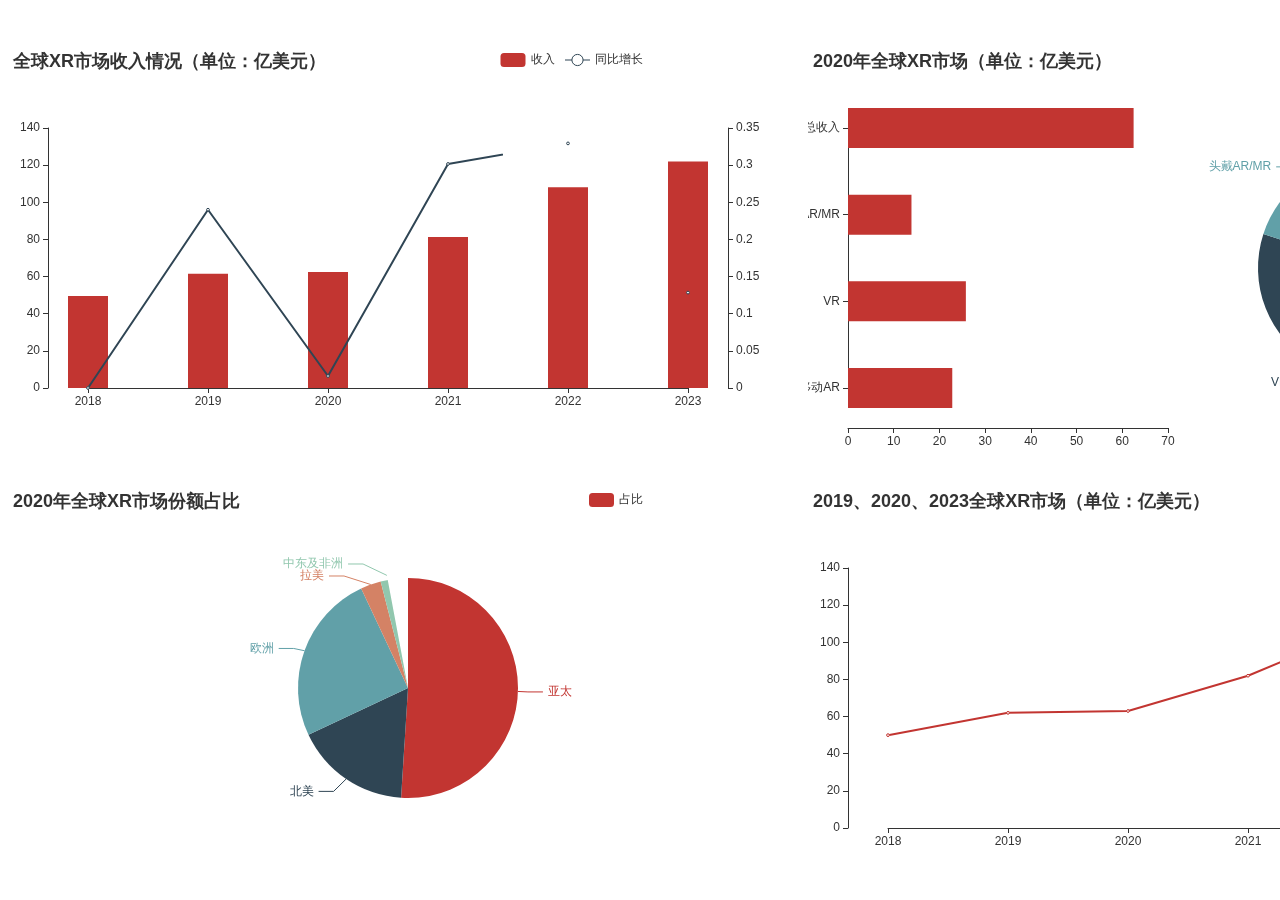
==== XR.html @ e97ebc9f "version1" ====
<!DOCTYPE html>
<html lang="en">

<head>
    <meta charset="utf-8" />
    <title>XR</title>
    <script src="./vendors/echarts/index.min.js"></script>
    <script src="./vendors/echarts/map/js/china.js"></script>
    <link rel="stylesheet" type="text/css" href="./css/styles.css" />
</head>

<body>
    <div class="flex">
        <div class="charts">
            <div id="chart-1" data-key="全球XR市场收入情况（单位：亿美元）"></div>
            <div id="chart-2" data-key="2020年全球XR市场份额占比"></div>
            </div>
        <div id="map-1" data-key="企业坐标"></div>
        <div class="charts">
            <div id="chart-3" data-key="2020年全球XR市场（单位：亿美元）"></div>
            <div id="chart-4" data-key="2019、2020、2023全球XR市场（单位：亿美元）"></div>
        </div>
    </div>

    <script type="module">
        import load from './main.js'

        load('XR')
    </script>
</body>

</html>
---- css/styles.css ----
html {
  font-size: 100px;
}

body {
  font-size: 0.16rem;
}

/* 设置滚动条的样式 */
::scrollbar {
  width: 0;
  height: 0.08rem;
}

/* 滚动槽 */
::scrollbar-track {
  box-shadow: inset 0.06rem rgba(0, 0, 0, 0.3);
  border-radius: 0.04rem;
}

/* 滚动条滑块 */
::scrollbar-thumb {
  border-radius: 0.04rem;
  background: rgba(0, 0, 0, 0.1);
  box-shadow: inset 0.06rem rgba(0, 0, 0, 0.5);
}

::scrollbar-thumb {
  background: #0492f0de;
}

.charts {
  width: 8rem;
}

[id^="chart-"] {
  margin-top: 0.4rem;
  width: 8rem;
  height: 4rem;
}

[id^="map-"] {
  margin-top: 0.4rem;
  width: 16rem;
  height: 8rem;
}

.alert-box {
  margin: auto;
  padding: 0 2em;
  width: 5.46rem;
  height: 4.86rem;
  color: #0ab7be;
  background: #0b1435;
  border: 0.01rem solid #31cbf2;
  overflow-y: auto;
}
.alert-box h4 {
  text-align: center;
}
.alert-box dl > dt {
  border-bottom: 0.01rem solid;
}
.alert-box dl > dd {
  margin-top: 0.5em;
  margin-left: 0;
}
.flex {
  display: flex;
  justify-content: space-between;
}
.highlight {
  color: #0cc6d2;
}
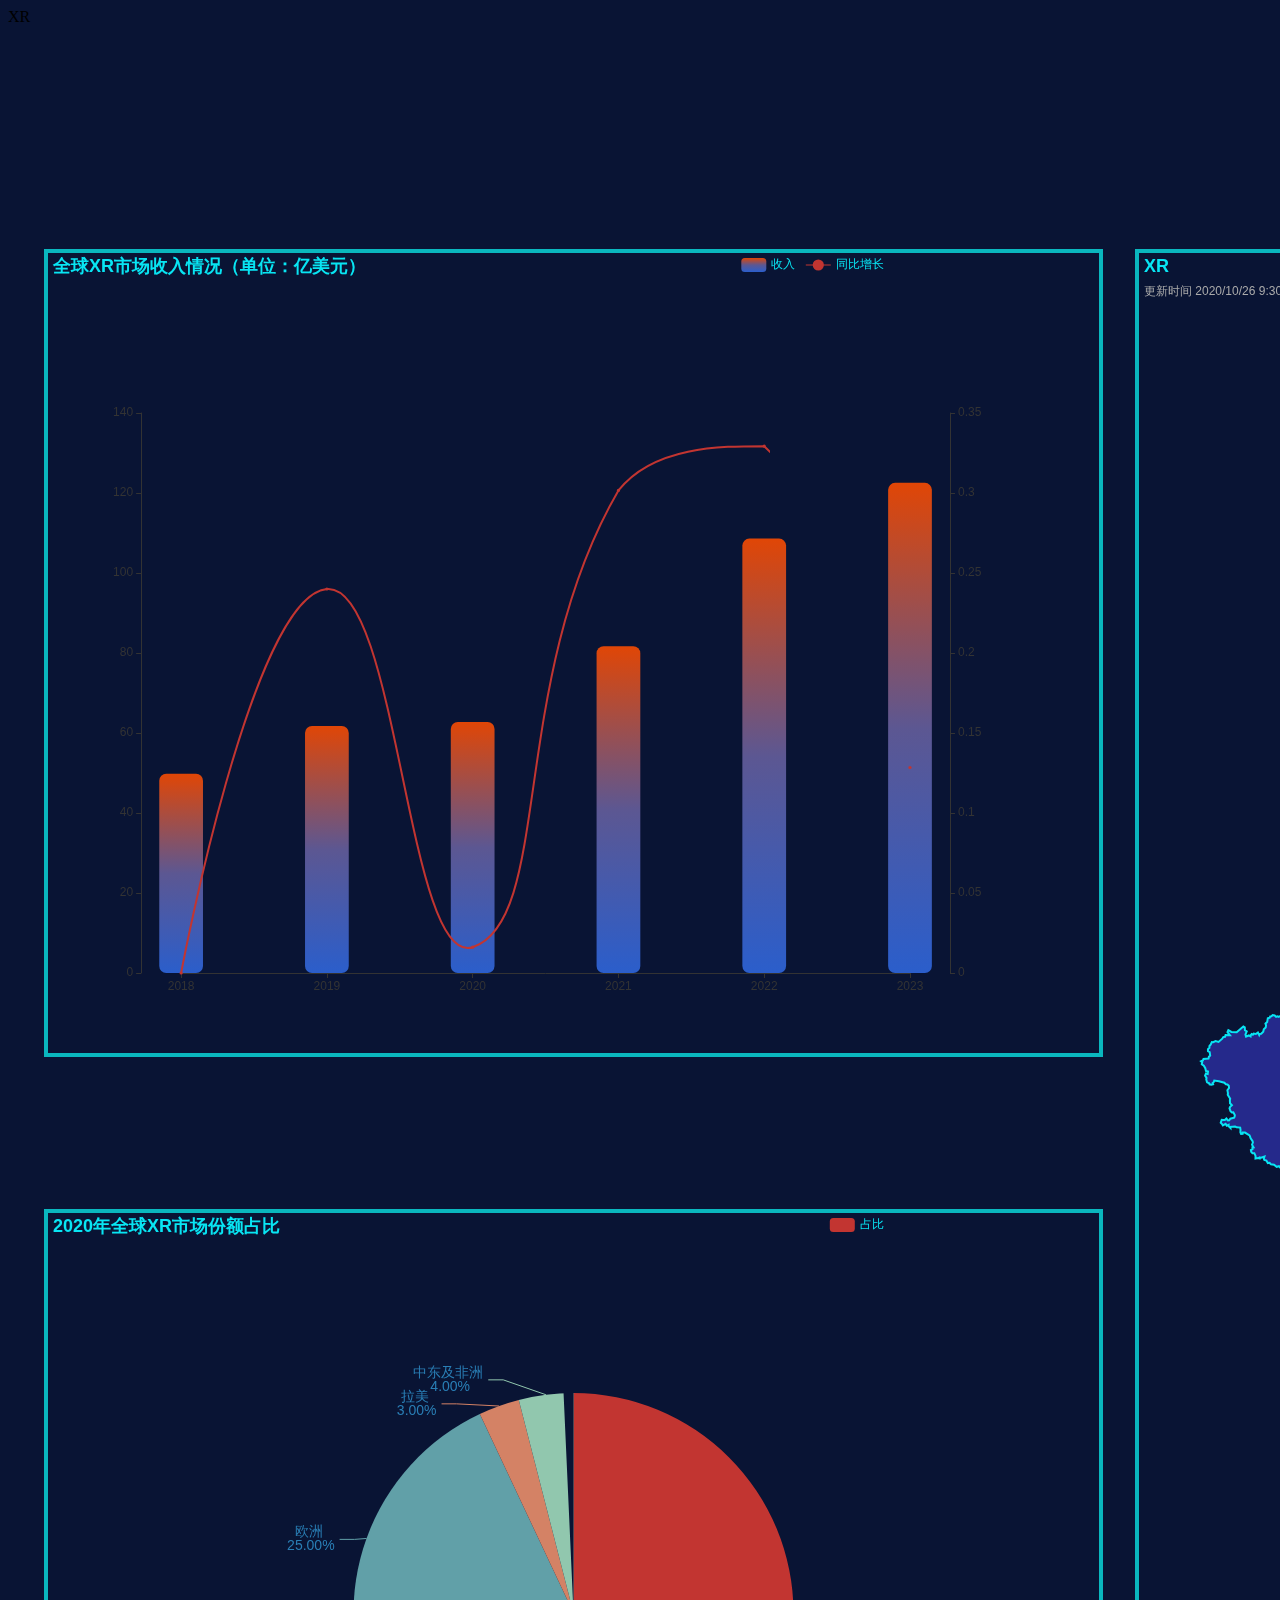
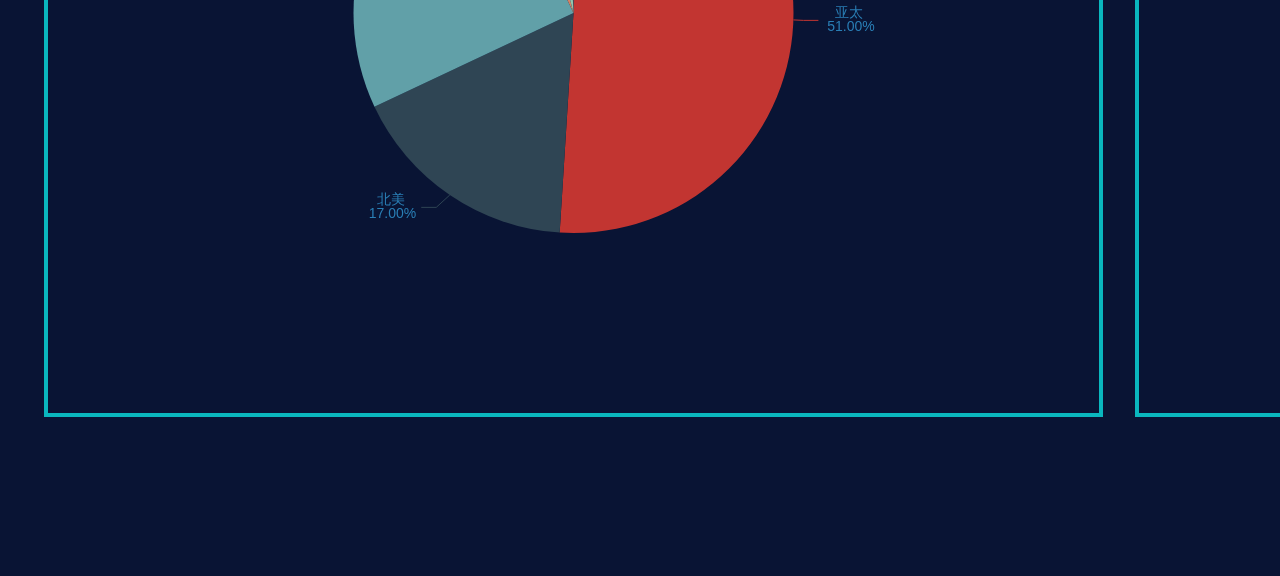
==== commit 06005126: "图表样式调整" ====
--- a/XR.html
+++ b/XR.html
@@ -9,7 +9,8 @@
     <link rel="stylesheet" type="text/css" href="./css/styles.css" />
 </head>
 
-<body>
+<body>XR
+    <h1 class="subject">XR</h1>
     <div class="flex">
         <div class="charts">
             <div id="chart-1" data-key="全球XR市场收入情况（单位：亿美元）"></div>
--- a/css/styles.css
+++ b/css/styles.css
@@ -4,6 +4,9 @@
 
 body {
   font-size: 0.16rem;
+  width: 37.6rem;
+  height: 21.6rem;
+  background: #091434;
 }
 
 /* 设置滚动条的样式 */
@@ -29,20 +32,30 @@
   background: #0492f0de;
 }
 
+.subject {
+  margin-top: .4rem;
+  text-align: center;
+  font-size: .4rem;
+  line-height: 2;
+  color:  #0ab7be;
+}
+
 .charts {
-  width: 8rem;
+  flex: 2;
 }
 
 [id^="chart-"] {
-  margin-top: 0.4rem;
-  width: 8rem;
-  height: 4rem;
+  margin-top: 1.6rem;
+  width: 100%;
+  height: 8rem;
+  outline: .04rem #0ab7be solid;
 }
 
 [id^="map-"] {
-  margin-top: 0.4rem;
-  width: 16rem;
-  height: 8rem;
+  margin: 1.6rem .4rem;
+  flex: 3;
+  height: 17.6rem;
+  outline: .04rem #0ab7be solid;
 }
 
 .alert-box {
@@ -68,6 +81,10 @@
 .flex {
   display: flex;
   justify-content: space-between;
+  width: 37.6rem;
+  margin-top: -.8rem;
+  height: 19.2rem;
+  padding: 0 .4rem;
 }
 .highlight {
   color: #0cc6d2;
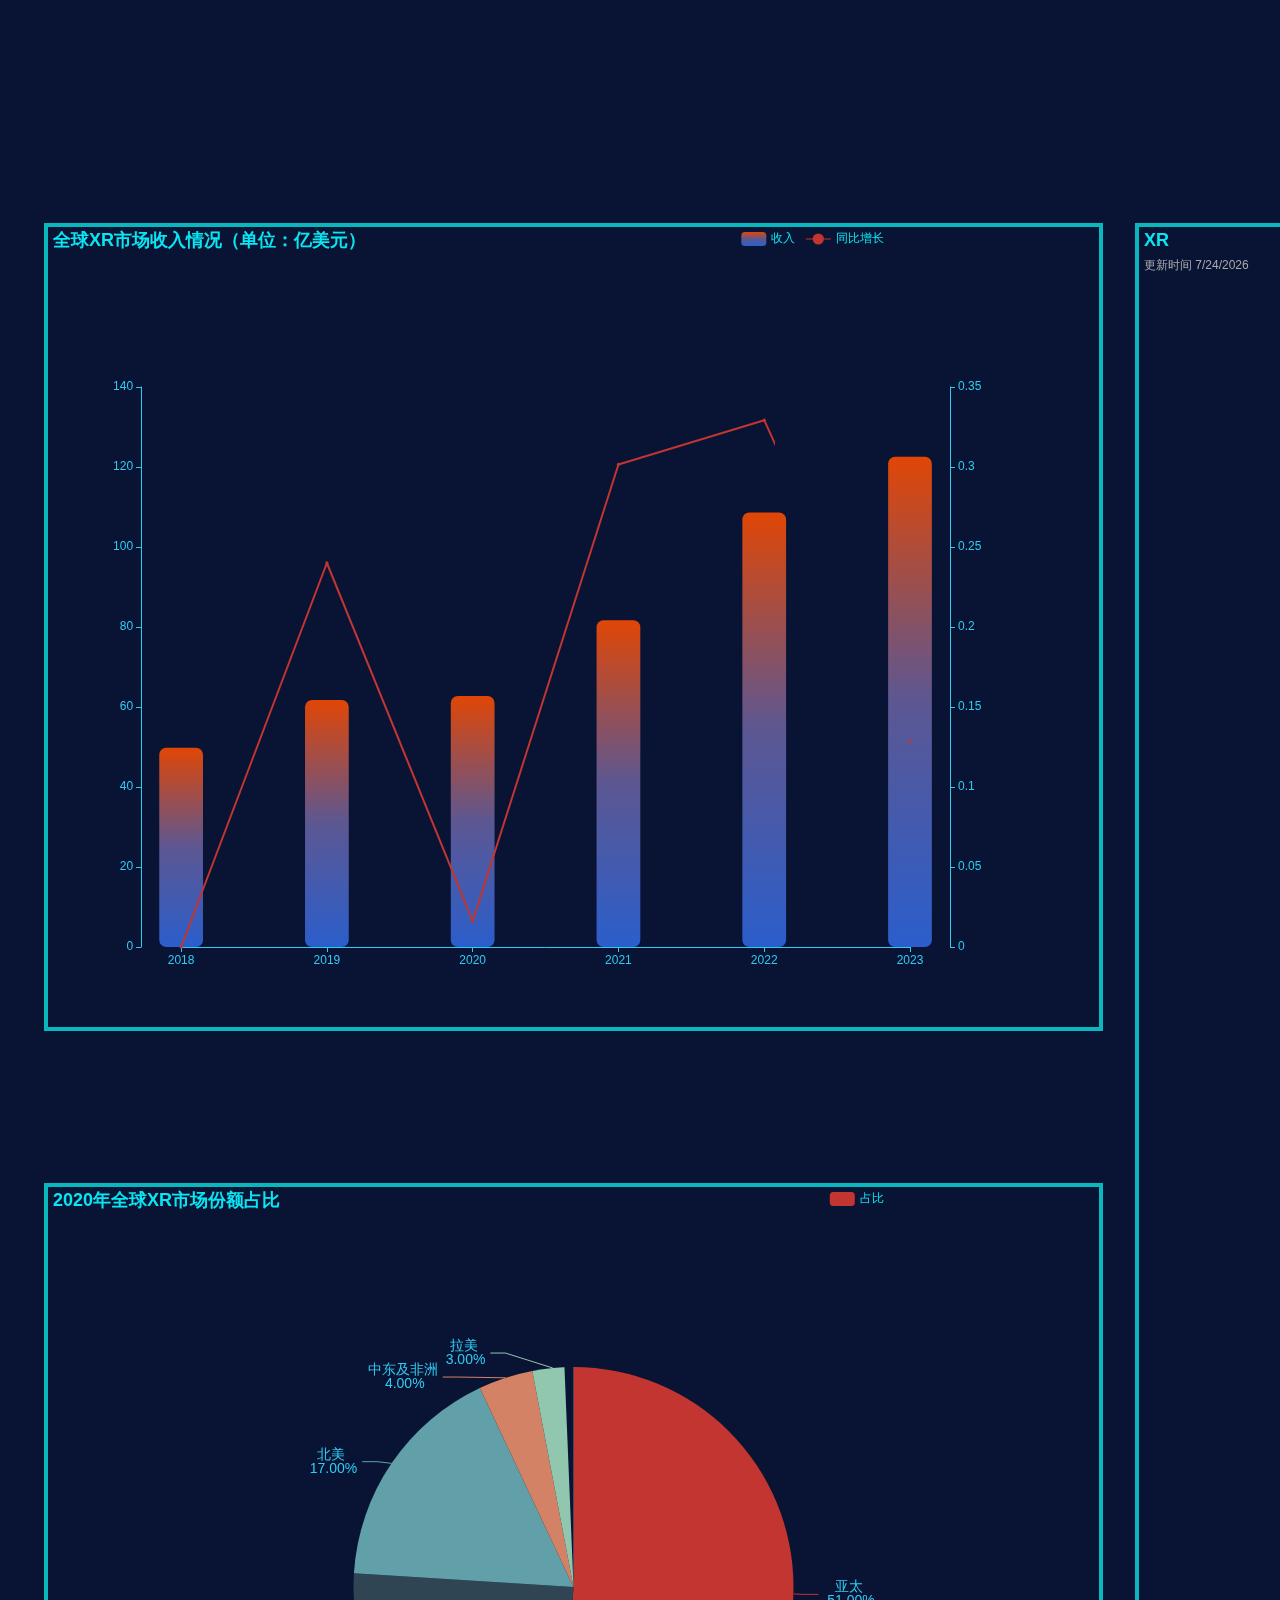
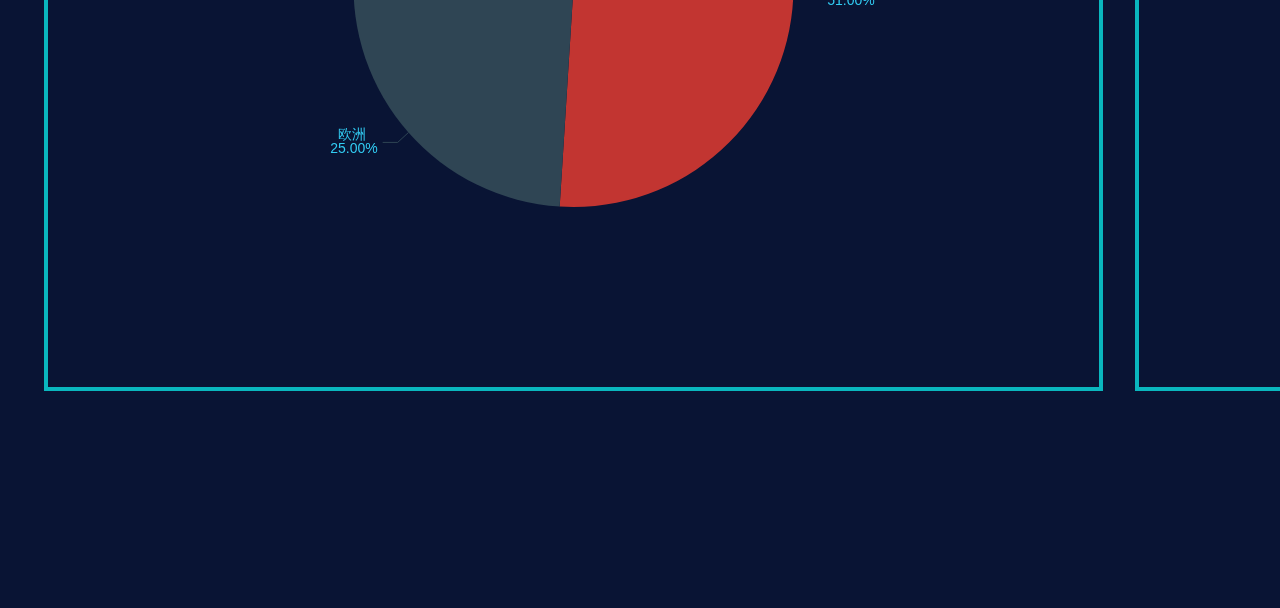
==== commit c36ba29e: "图表样式调整" ====
--- a/XR.html
+++ b/XR.html
@@ -9,8 +9,13 @@
     <link rel="stylesheet" type="text/css" href="./css/styles.css" />
 </head>
 
-<body>XR
-    <h1 class="subject">XR</h1>
+<body>
+    <h1 class="subject">
+        <select>
+            <option>XR</option>
+            <option>云游戏</option>
+        </select>
+    </h1>
     <div class="flex">
         <div class="charts">
             <div id="chart-1" data-key="全球XR市场收入情况（单位：亿美元）"></div>
--- a/css/styles.css
+++ b/css/styles.css
@@ -38,6 +38,16 @@
   font-size: .4rem;
   line-height: 2;
   color:  #0ab7be;
+}
+
+.subject > select {
+  min-width: 2rem;
+  padding: .1rem .2rem;
+  font-size: 0.4rem;
+  line-height: 1.4;
+  color: #0fc7d1;
+  background-color: transparent;
+  border: 1px solid #0fc7d1;
 }
 
 .charts {
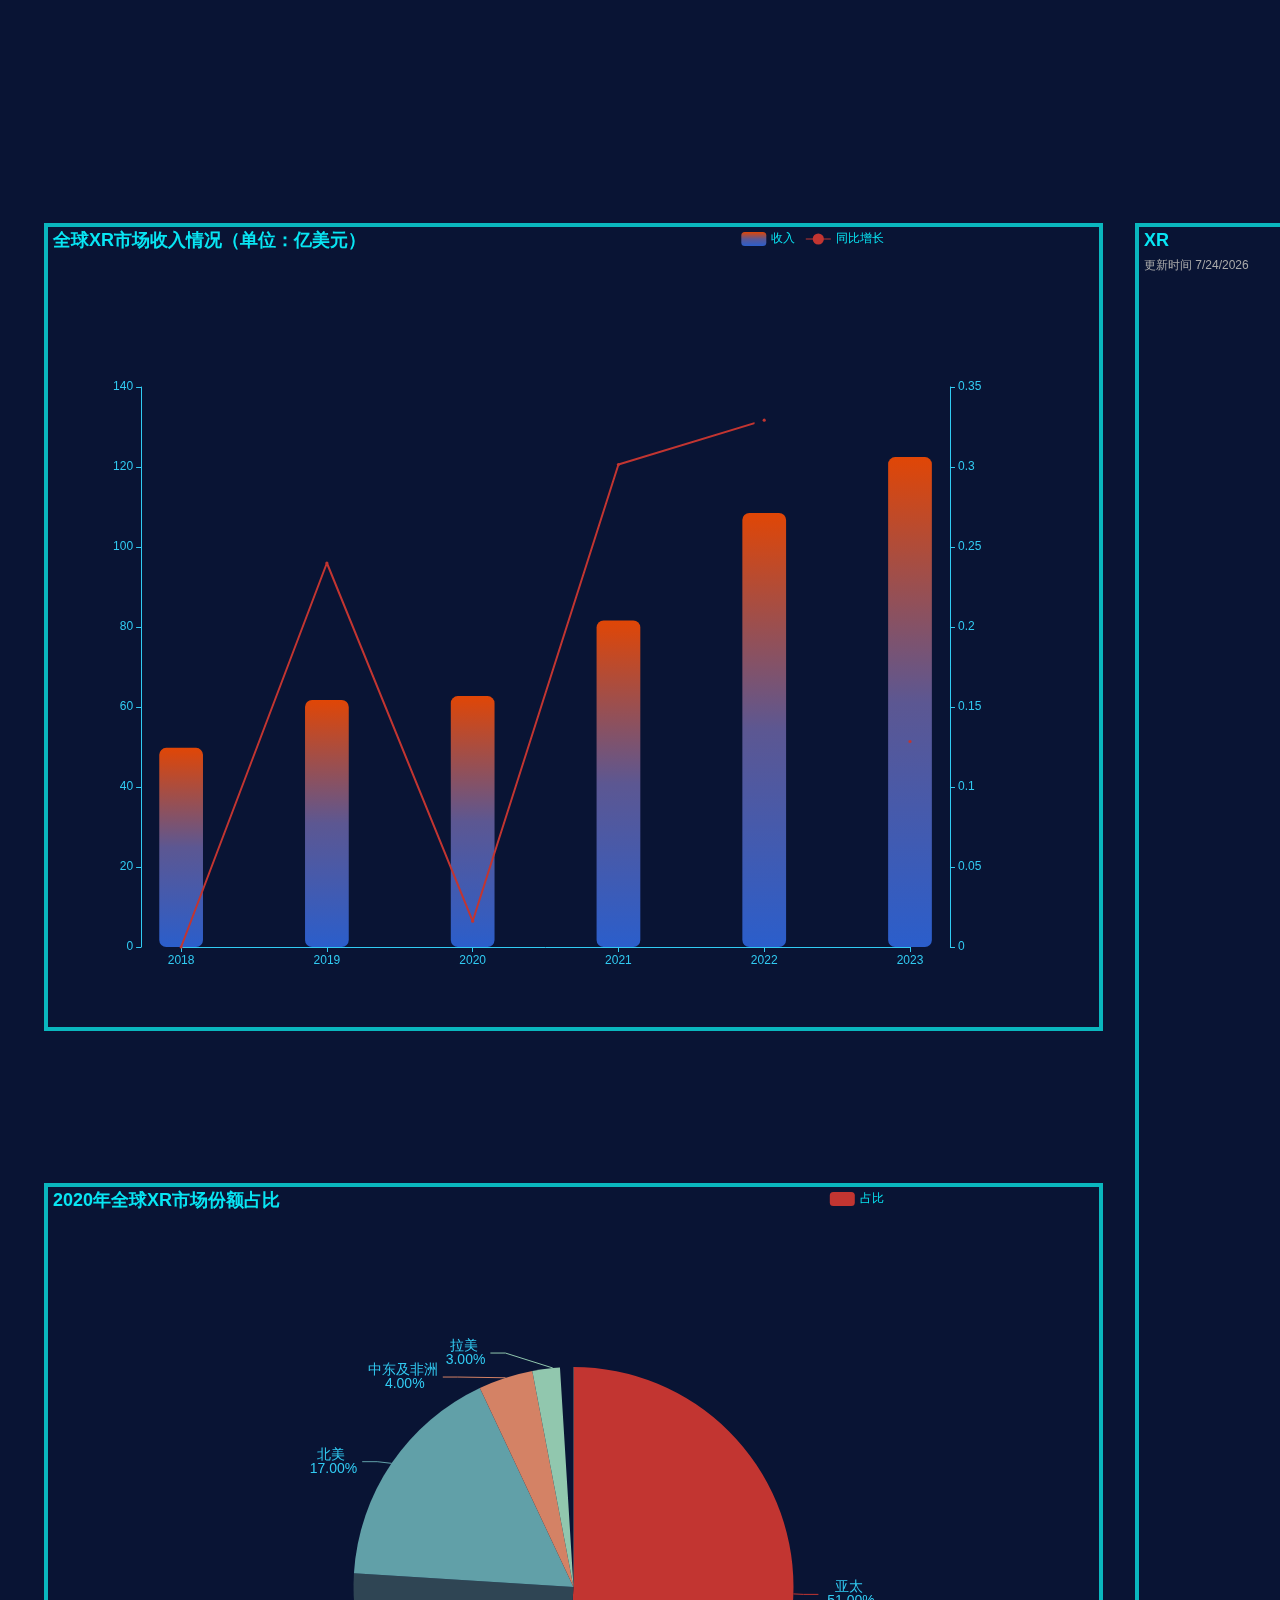
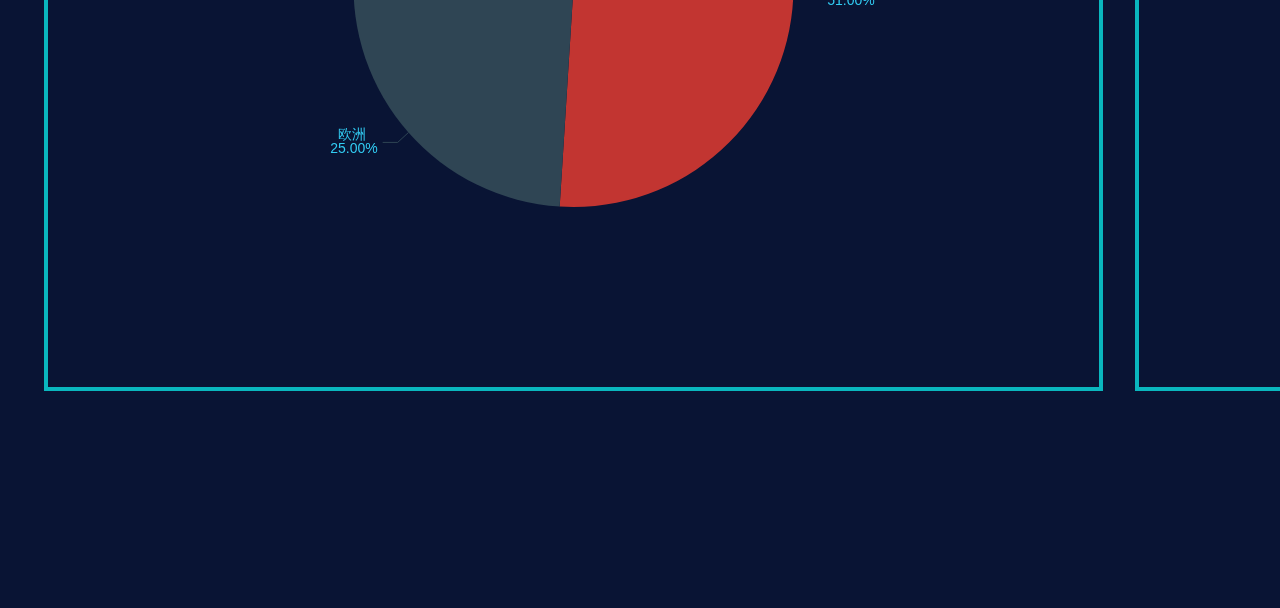
==== commit f600829e: "图表样式调整" ====
--- a/XR.html
+++ b/XR.html
@@ -17,14 +17,14 @@
         </select>
     </h1>
     <div class="flex">
-        <div class="charts">
-            <div id="chart-1" data-key="全球XR市场收入情况（单位：亿美元）"></div>
-            <div id="chart-2" data-key="2020年全球XR市场份额占比"></div>
+        <div class="charts-group">
+            <div class="chart" data-key="全球XR市场收入情况（单位：亿美元）"></div>
+            <div class="chart" data-key="2020年全球XR市场份额占比"></div>
             </div>
-        <div id="map-1" data-key="企业坐标"></div>
-        <div class="charts">
-            <div id="chart-3" data-key="2020年全球XR市场（单位：亿美元）"></div>
-            <div id="chart-4" data-key="2019、2020、2023全球XR市场（单位：亿美元）"></div>
+        <div class="map" data-key="企业坐标"></div>
+        <div class="charts-group">
+            <div class="chart" data-key="2020年全球XR市场（单位：亿美元）"></div>
+            <div class="chart" data-key="2019、2020、2023全球XR市场（单位：亿美元）"></div>
         </div>
     </div>
 
--- a/css/styles.css
+++ b/css/styles.css
@@ -50,18 +50,18 @@
   border: 1px solid #0fc7d1;
 }
 
-.charts {
+.charts-group {
   flex: 2;
 }
 
-[id^="chart-"] {
+.charts-group > .chart {
   margin-top: 1.6rem;
   width: 100%;
   height: 8rem;
   outline: .04rem #0ab7be solid;
 }
 
-[id^="map-"] {
+.map {
   margin: 1.6rem .4rem;
   flex: 3;
   height: 17.6rem;
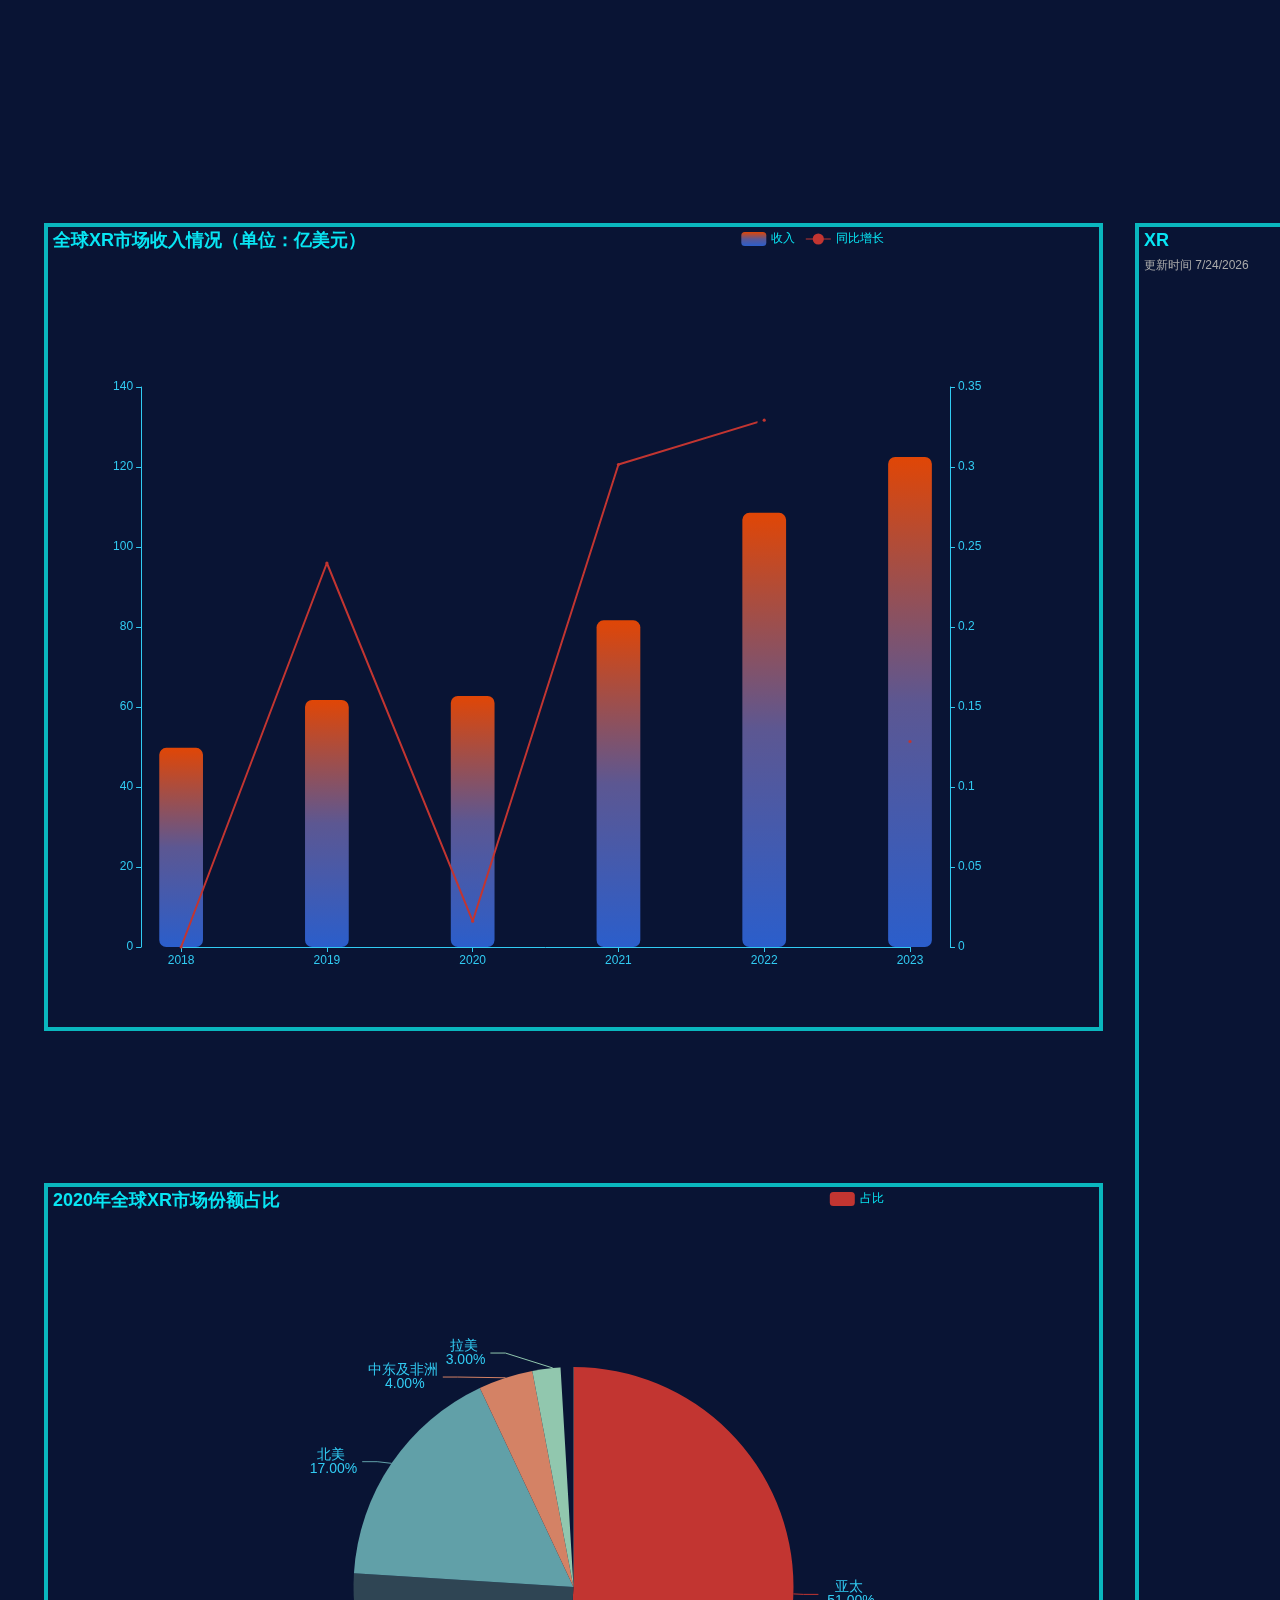
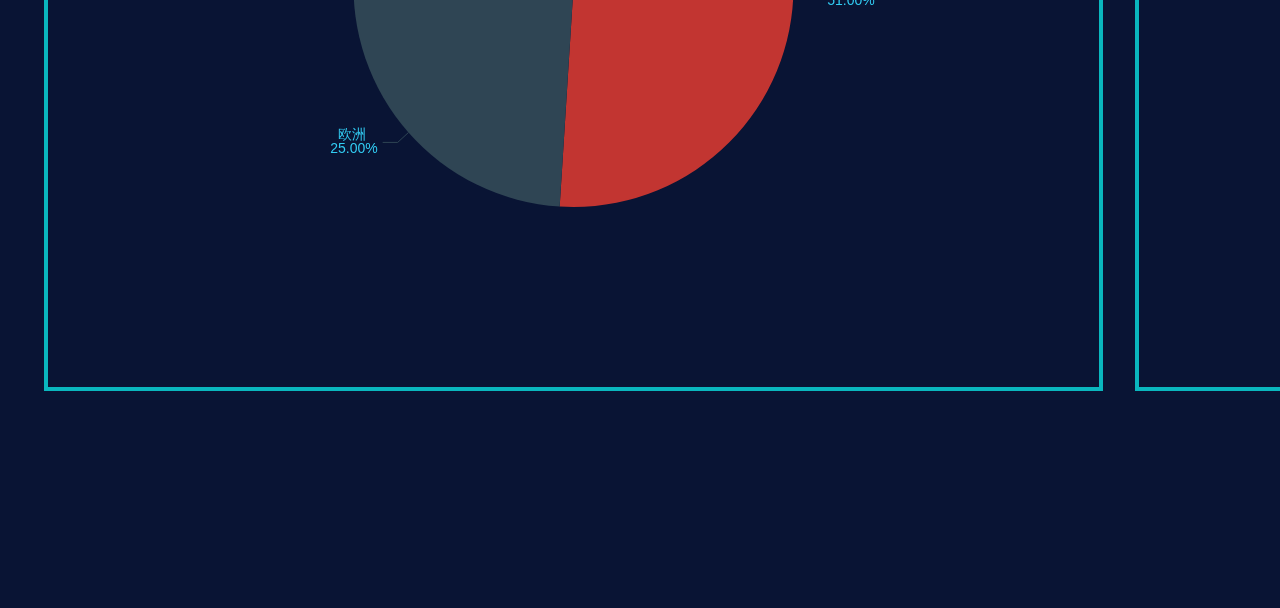
==== commit 6979ed7d: "图表样式调整" ====
--- a/XR.html
+++ b/XR.html
@@ -16,7 +16,7 @@
             <option>云游戏</option>
         </select>
     </h1>
-    <div class="flex">
+    <div class="flex container">
         <div class="charts-group">
             <div class="chart" data-key="全球XR市场收入情况（单位：亿美元）"></div>
             <div class="chart" data-key="2020年全球XR市场份额占比"></div>
--- a/css/styles.css
+++ b/css/styles.css
@@ -33,21 +33,28 @@
 }
 
 .subject {
-  margin-top: .4rem;
+  margin-top: 0.4rem;
   text-align: center;
-  font-size: .4rem;
+  font-size: 0.4rem;
   line-height: 2;
-  color:  #0ab7be;
+  color: #0ab7be;
 }
 
 .subject > select {
   min-width: 2rem;
-  padding: .1rem .2rem;
+  padding: 0.1rem 0.2rem;
   font-size: 0.4rem;
   line-height: 1.4;
   color: #0fc7d1;
   background-color: transparent;
   border: 1px solid #0fc7d1;
+}
+
+.container {
+  width: 37.6rem;
+  margin-top: -0.8rem;
+  height: 19.2rem;
+  padding: 0 0.4rem;
 }
 
 .charts-group {
@@ -58,14 +65,14 @@
   margin-top: 1.6rem;
   width: 100%;
   height: 8rem;
-  outline: .04rem #0ab7be solid;
+  outline: 0.04rem #0ab7be solid;
 }
 
 .map {
-  margin: 1.6rem .4rem;
+  margin: 1.6rem 0.4rem;
   flex: 3;
   height: 17.6rem;
-  outline: .04rem #0ab7be solid;
+  outline: 0.04rem #0ab7be solid;
 }
 
 .alert-box {
@@ -78,7 +85,8 @@
   border: 0.01rem solid #31cbf2;
   overflow-y: auto;
 }
-.alert-box h4 {
+.alert-box > h2 {
+  width: 100%;
   text-align: center;
 }
 .alert-box dl > dt {
@@ -91,10 +99,6 @@
 .flex {
   display: flex;
   justify-content: space-between;
-  width: 37.6rem;
-  margin-top: -.8rem;
-  height: 19.2rem;
-  padding: 0 .4rem;
 }
 .highlight {
   color: #0cc6d2;
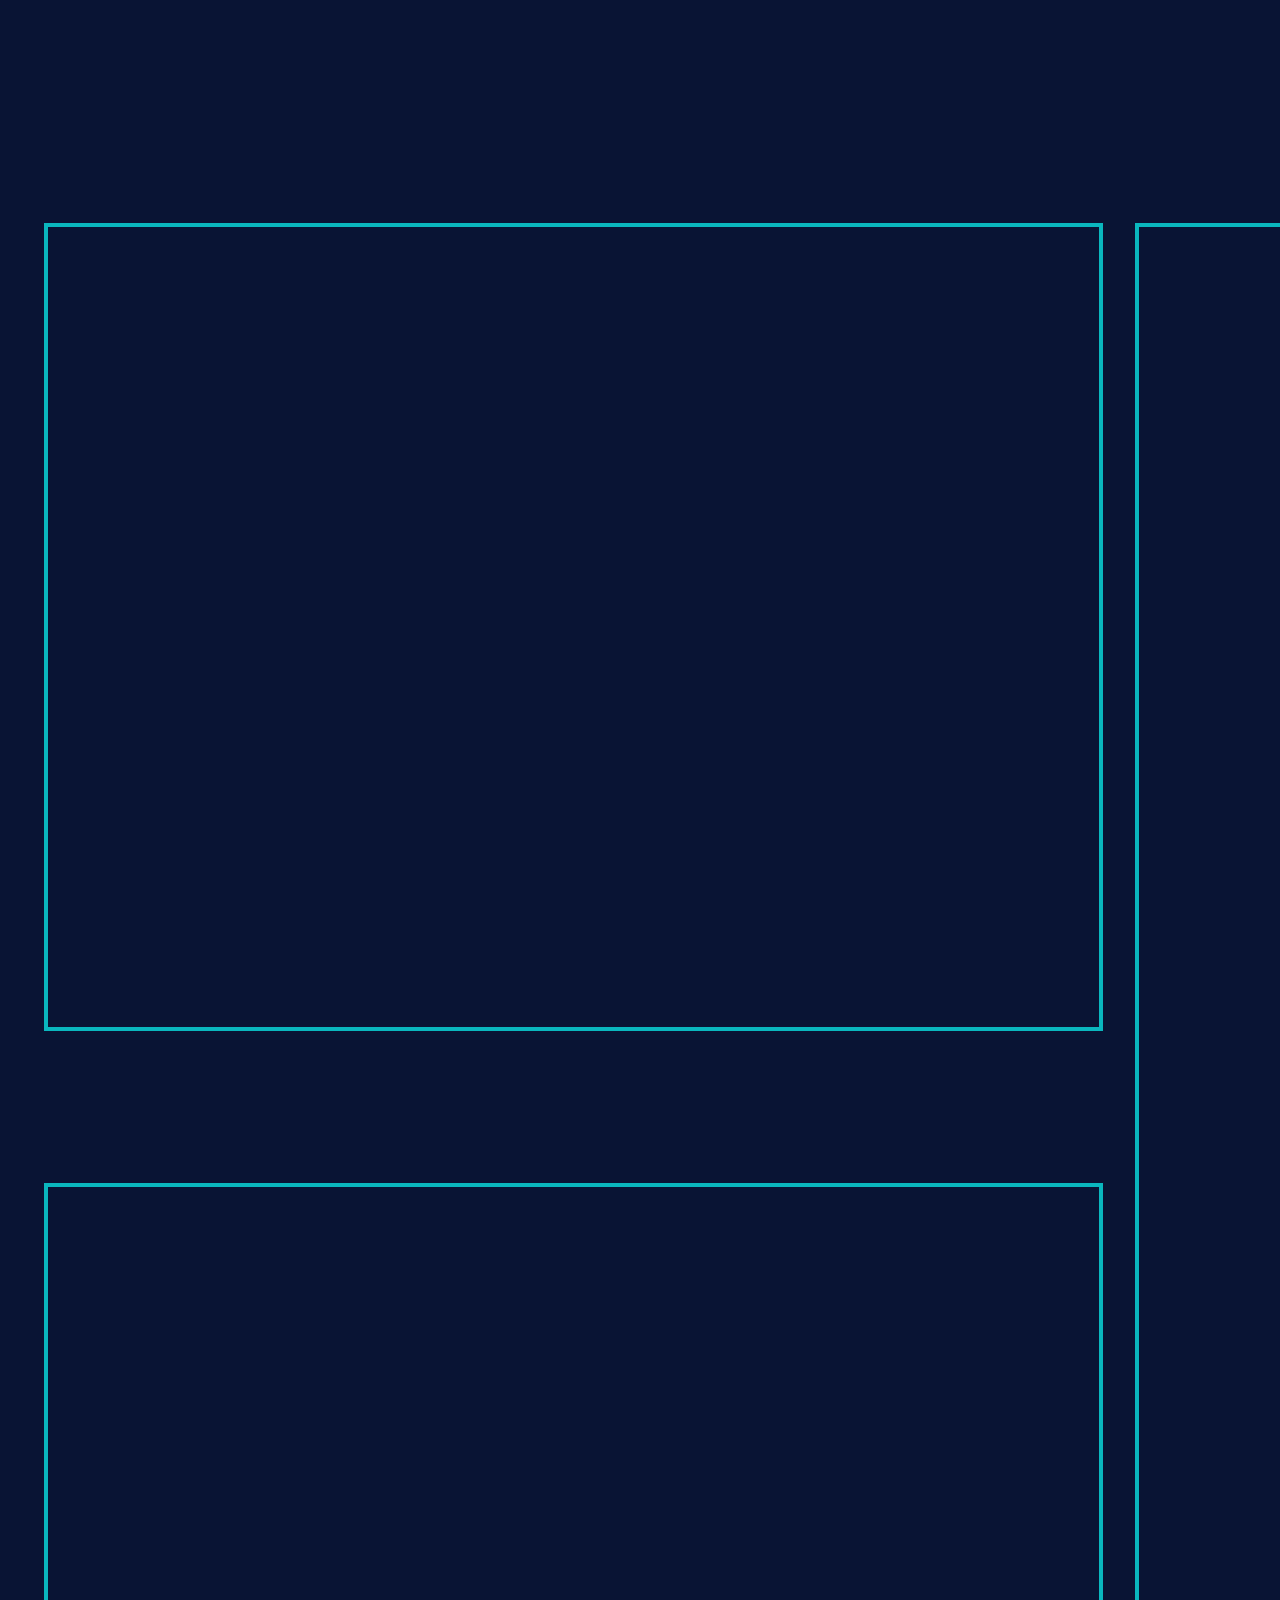
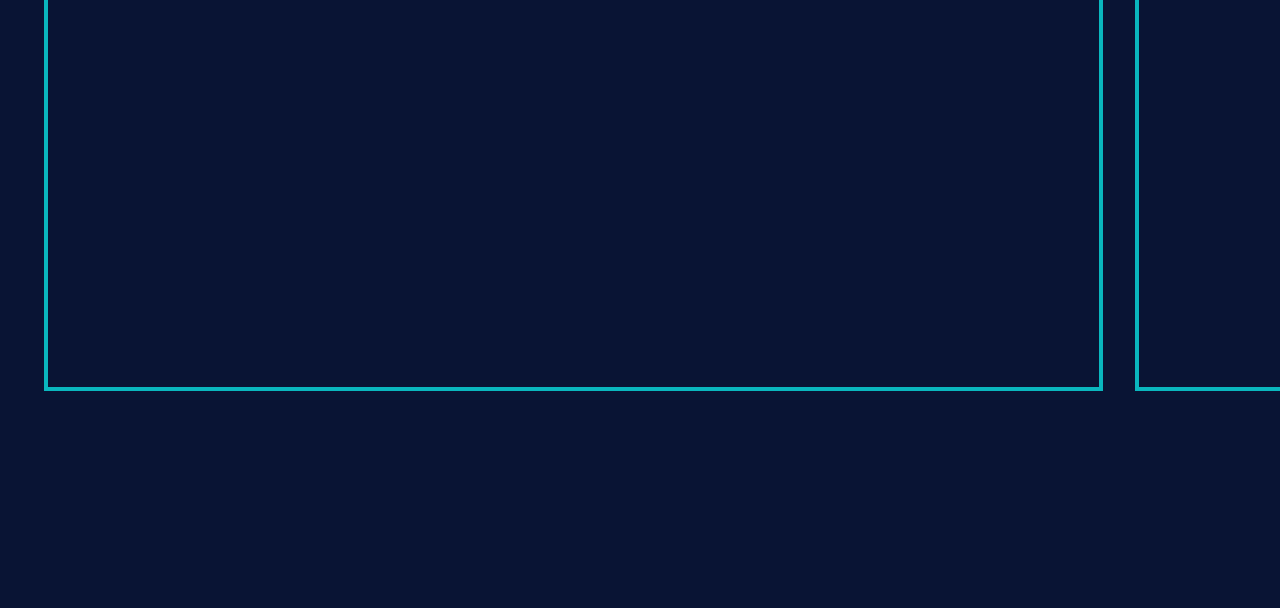
==== commit c57dcf6e: "更换cdn" ====
--- a/XR.html
+++ b/XR.html
@@ -4,7 +4,7 @@
 <head>
     <meta charset="utf-8" />
     <title>XR</title>
-    <script src="./vendors/echarts/index.min.js"></script>
+    <script src="https://lib.baomitu.com/echarts/4.9.0-rc.1/echarts.min.js"></script>
     <script src="./vendors/echarts/map/js/china.js"></script>
     <link rel="stylesheet" type="text/css" href="./css/styles.css" />
 </head>
